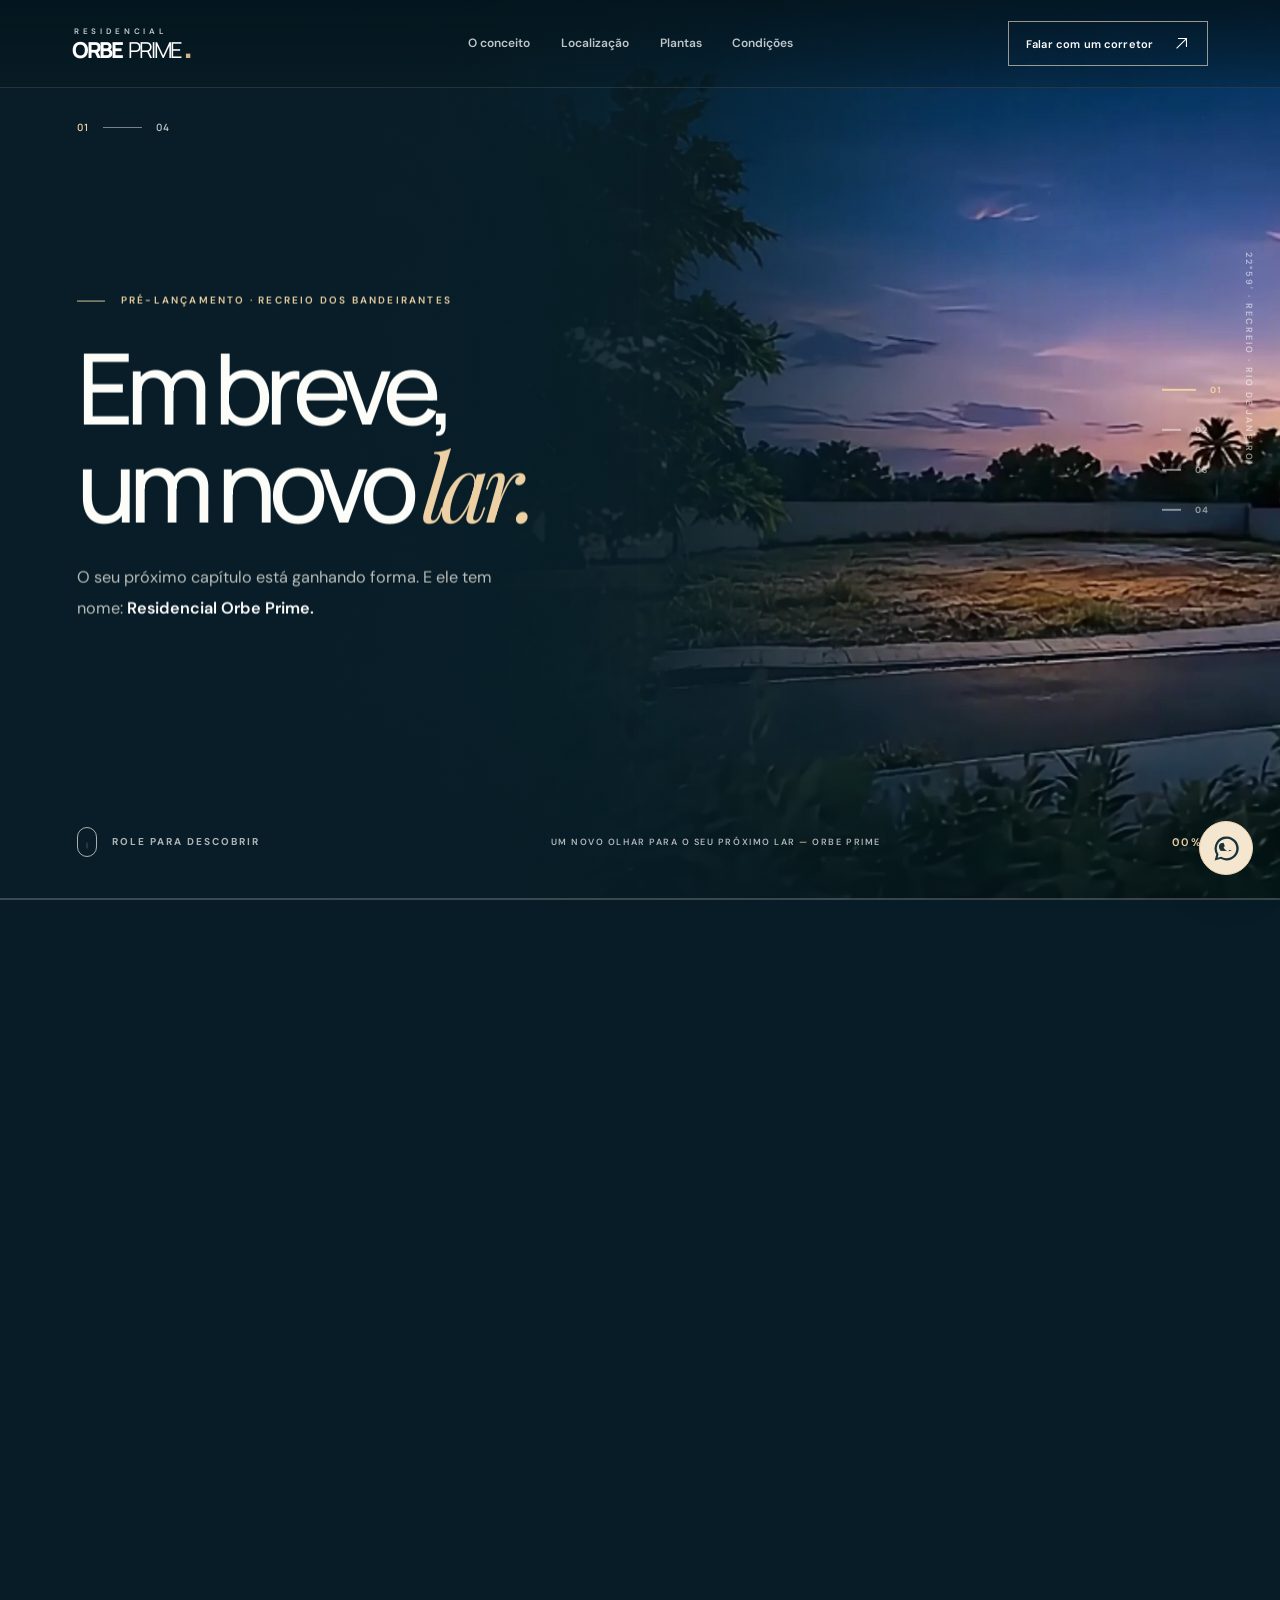
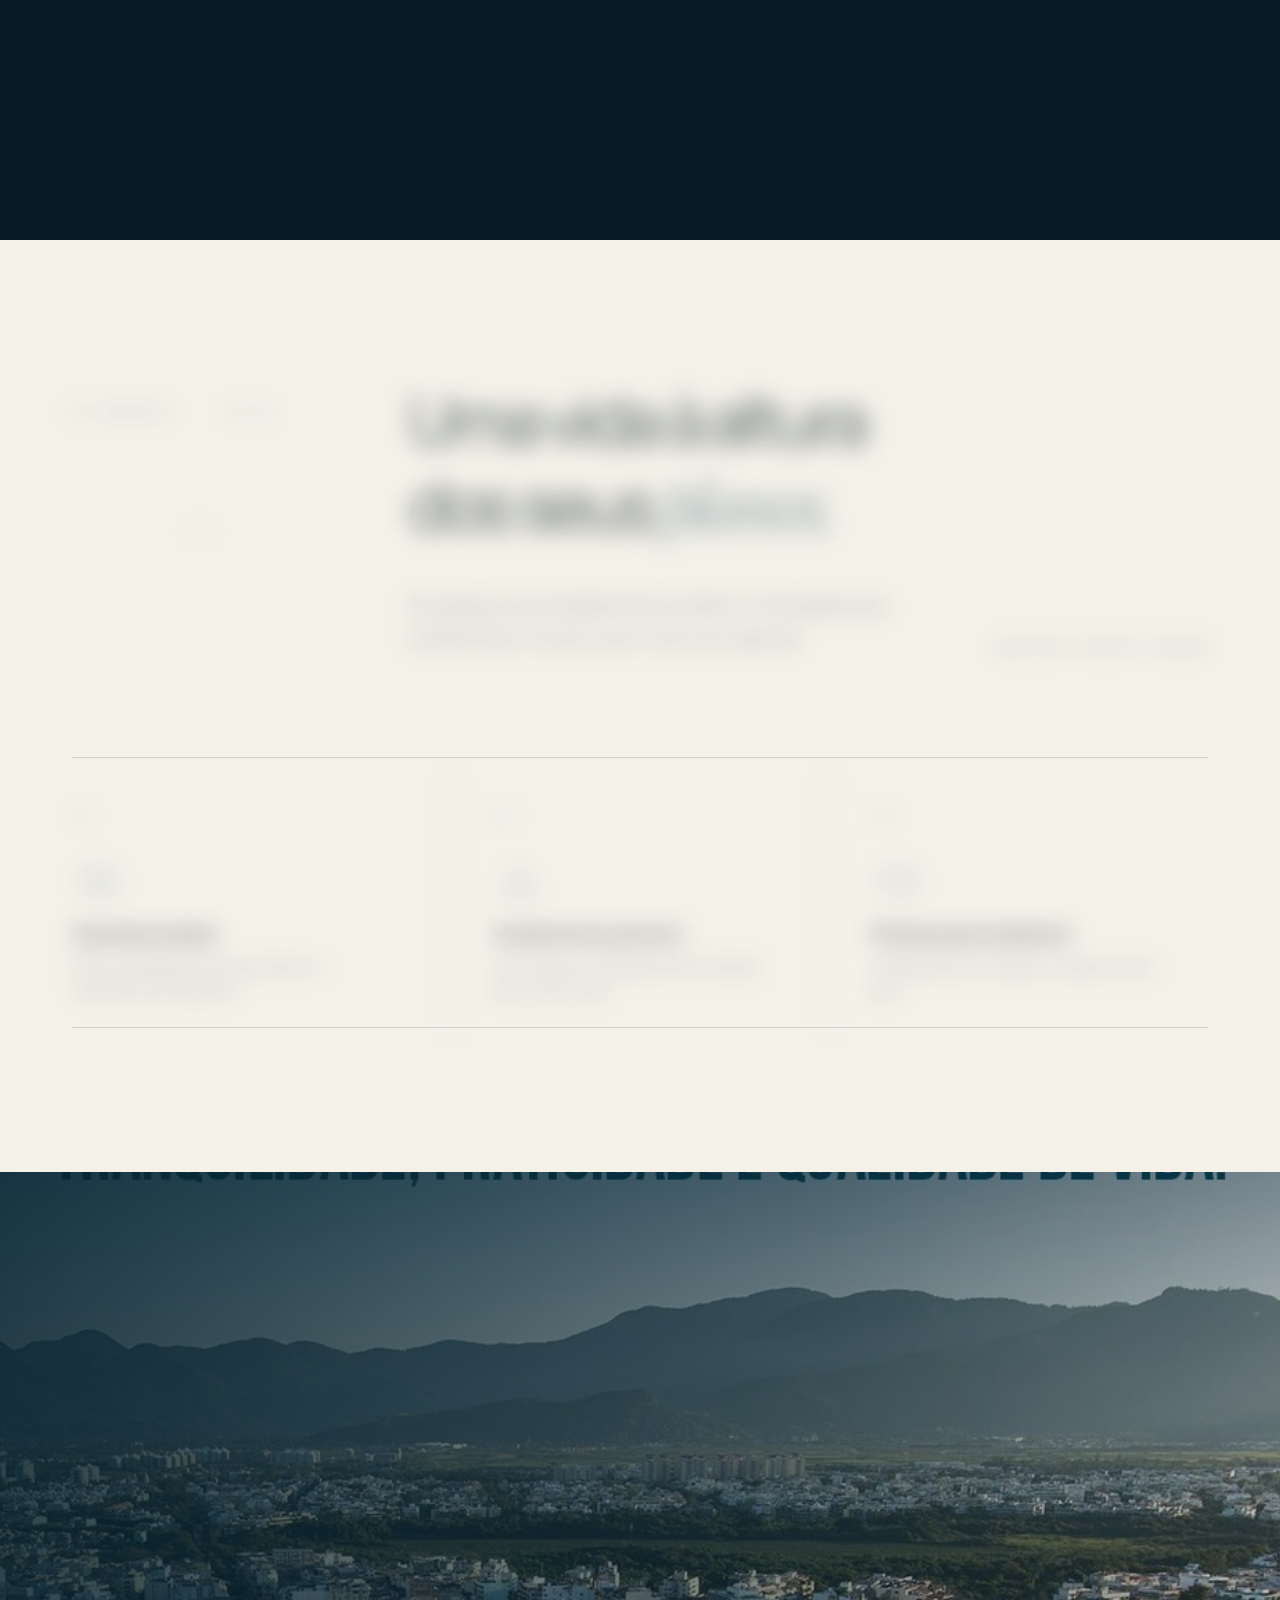
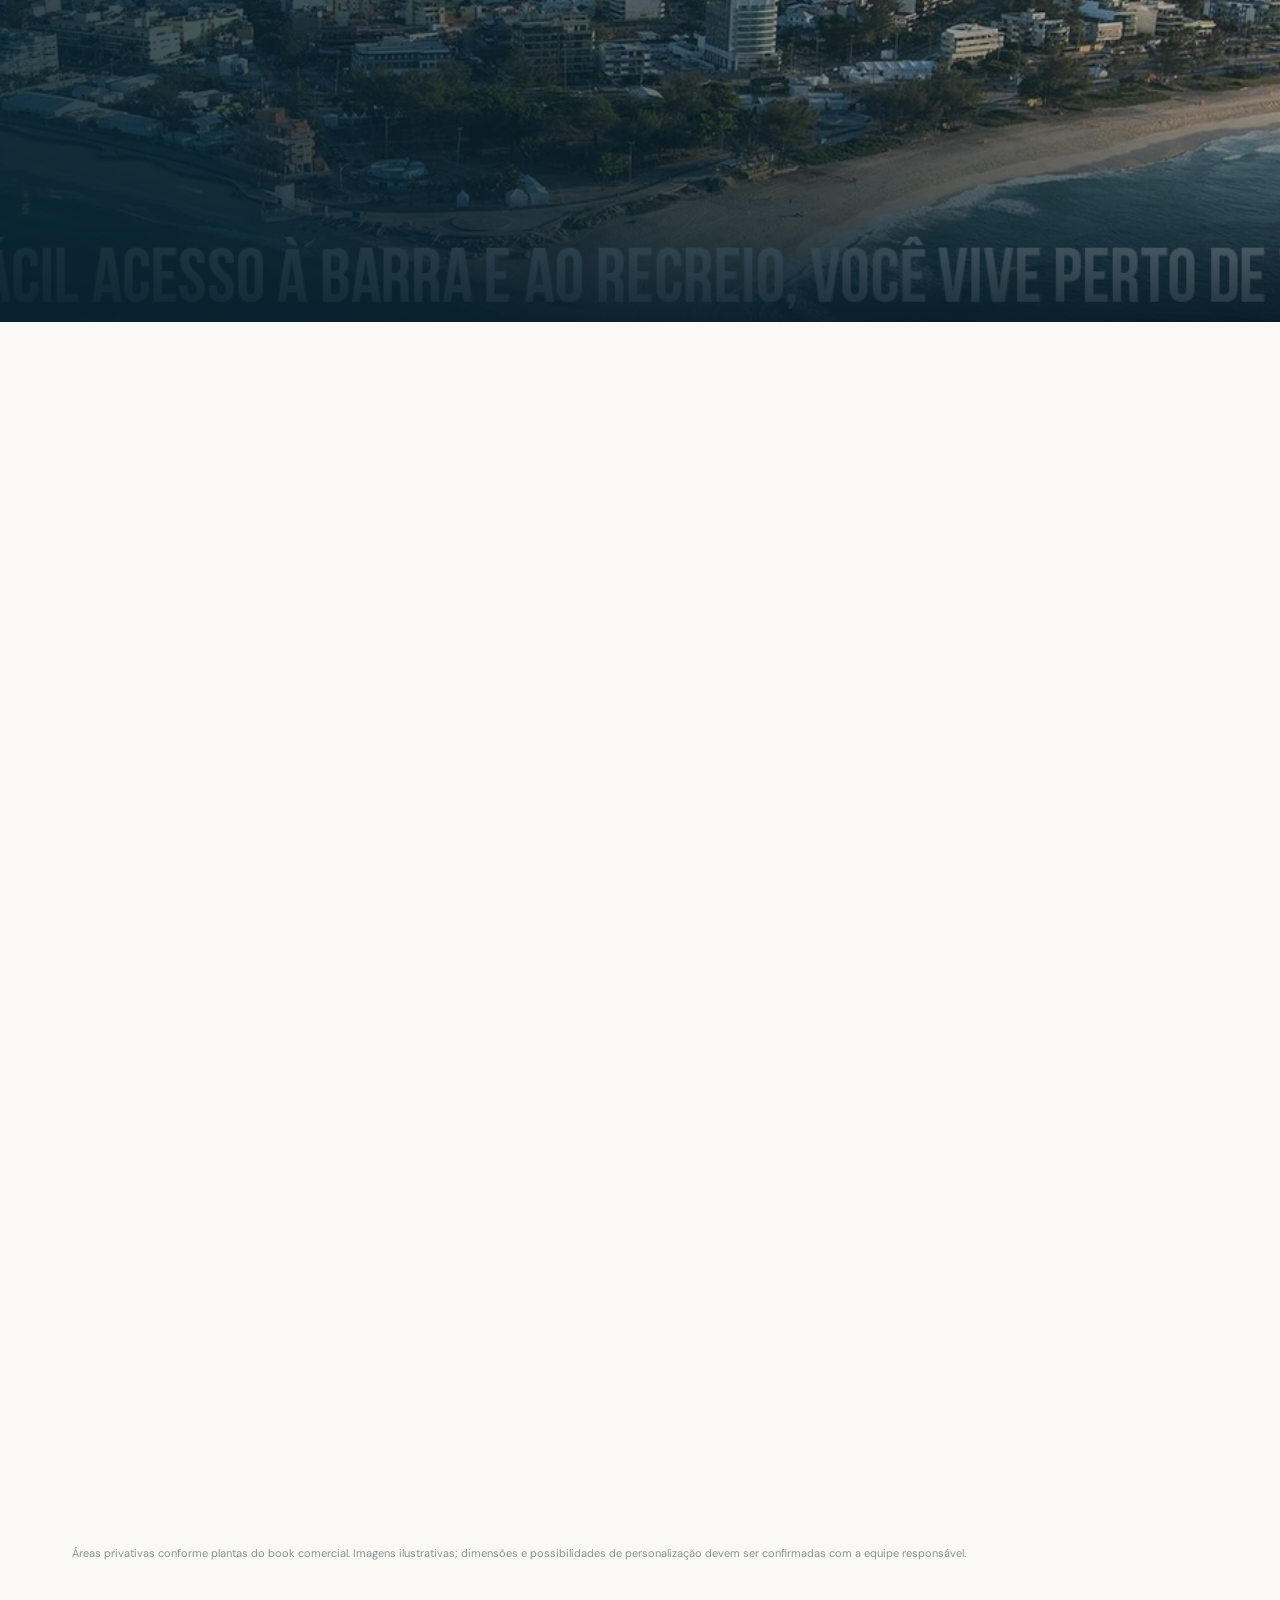
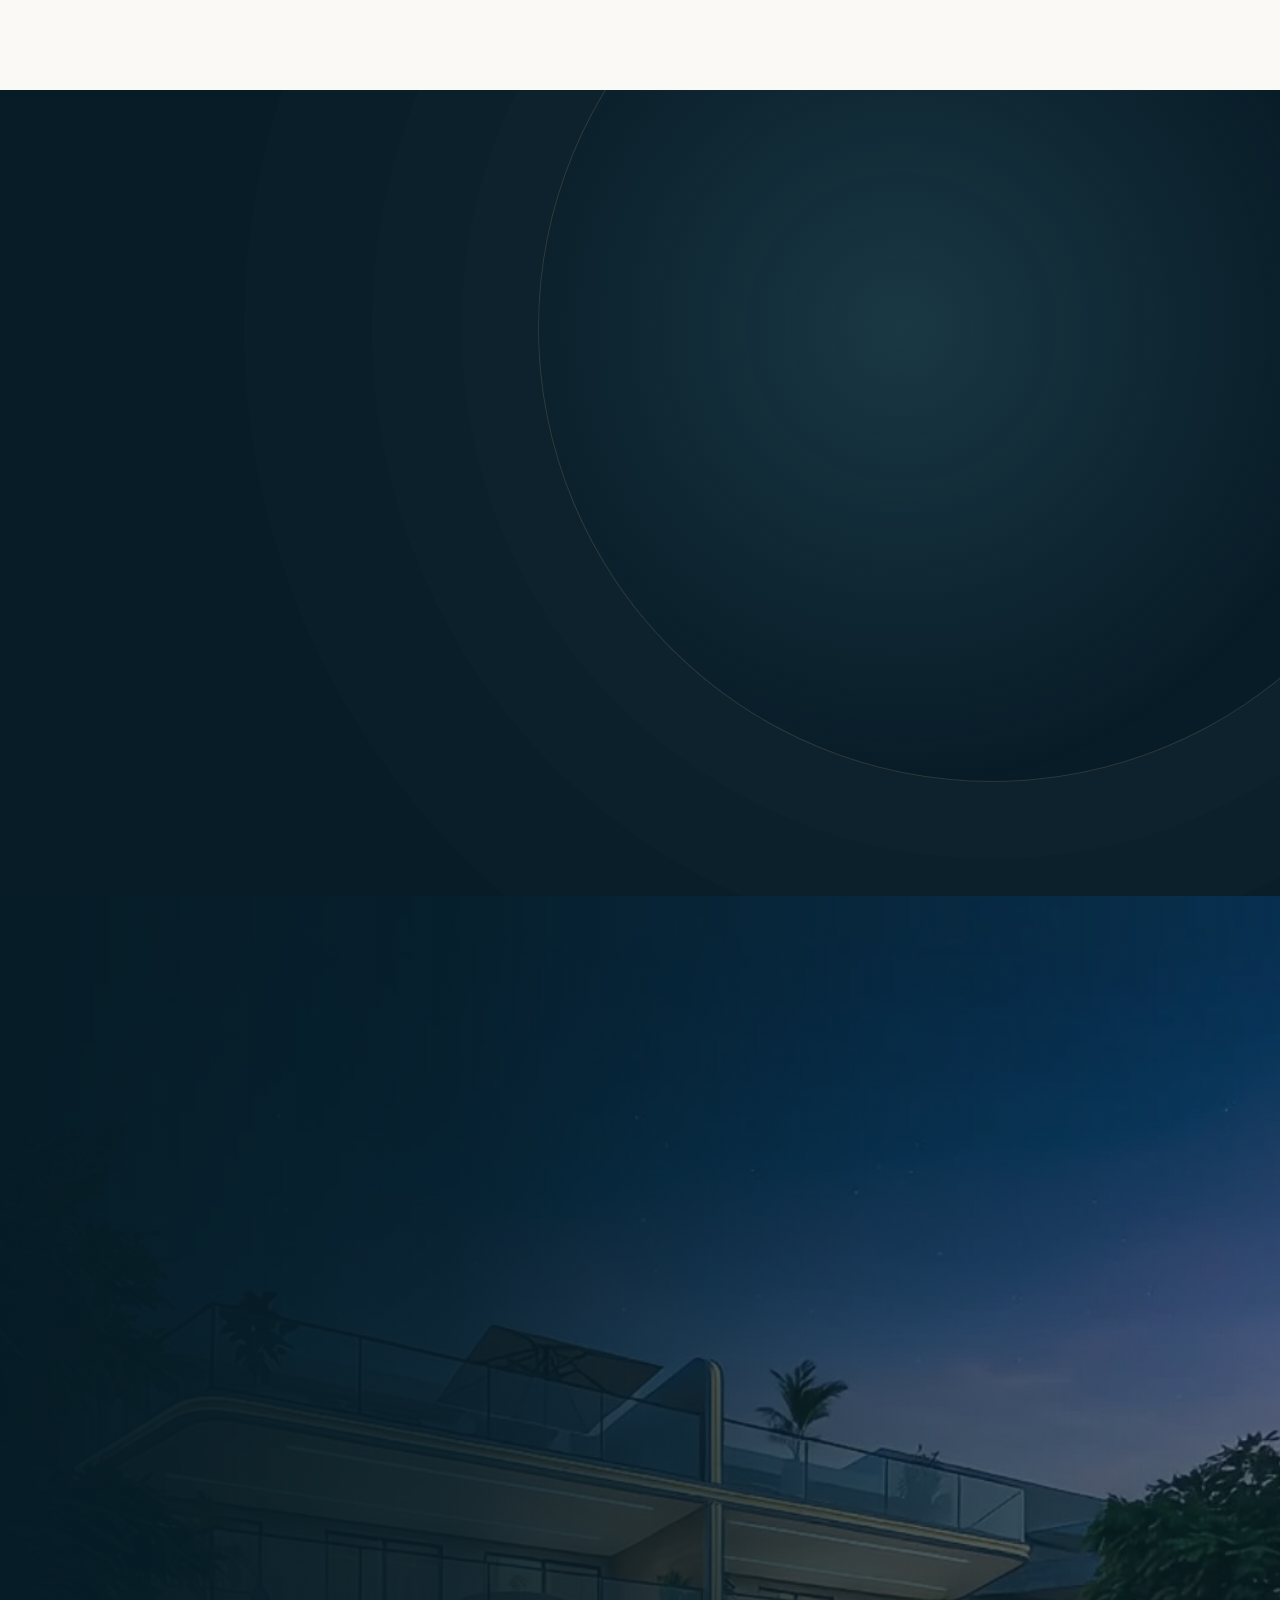
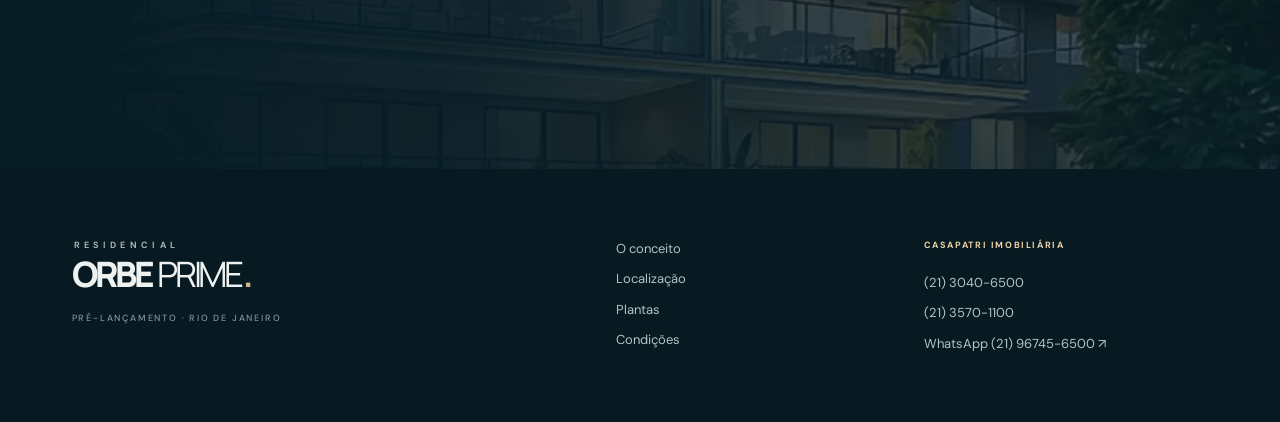
==== index.html @ 096bfc9d "fix(deploy): adiciona index.html raiz, Staticfile e nixpacks.toml para deploy estatico no Coolify" ====
<!doctype html>
<html lang="pt-BR">
<head>
  <meta charset="utf-8">
  <meta name="viewport" content="width=device-width, initial-scale=1">
  <meta name="theme-color" content="#0b202b">
  <title>Casa Patri — Páginas & Empreendimentos</title>
  <meta name="description" content="Portal de empreendimentos e landing pages exclusivas da Casa Patri Imobiliária.">
  <link rel="icon" href="orbeprime/assets/favicon.svg" type="image/svg+xml">
  <meta http-equiv="refresh" content="0; url=/orbeprime/">
  <script>
    // Redirecionamento automático imediato para o empreendimento principal
    if (window.location.pathname === '/' || window.location.pathname === '') {
      window.location.replace('/orbeprime/');
    }
  </script>
  <link rel="preconnect" href="https://fonts.googleapis.com">
  <link rel="preconnect" href="https://fonts.gstatic.com" crossorigin>
  <link href="https://fonts.googleapis.com/css2?family=DM+Sans:wght@400;500;600;700&family=Playfair+Display:ital,wght@0,600;1,400&display=swap" rel="stylesheet">
  <style>
    *, *::before, *::after { box-sizing: border-box; margin: 0; padding: 0; }
    body {
      min-height: 100vh;
      background: radial-gradient(circle at 50% 20%, #133345 0%, #08161e 75%, #050d12 100%);
      color: #f1f5f9;
      font-family: 'DM Sans', -apple-system, BlinkMacSystemFont, 'Segoe UI', Roboto, sans-serif;
      display: flex;
      flex-direction: column;
      align-items: center;
      justify-content: center;
      padding: 2rem 1.5rem;
      text-align: center;
    }
    .container {
      max-width: 580px;
      width: 100%;
      background: rgba(15, 35, 48, 0.65);
      border: 1px solid rgba(255, 255, 255, 0.1);
      backdrop-filter: blur(16px);
      -webkit-backdrop-filter: blur(16px);
      border-radius: 24px;
      padding: 2.5rem 2rem;
      box-shadow: 0 25px 60px rgba(0, 0, 0, 0.45);
      animation: fadeIn 0.4s ease-out;
    }
    @keyframes fadeIn {
      from { opacity: 0; transform: translateY(12px); }
      to { opacity: 1; transform: translateY(0); }
    }
    .badge {
      display: inline-flex;
      align-items: center;
      gap: 0.5rem;
      padding: 0.35rem 0.9rem;
      background: rgba(197, 160, 89, 0.15);
      border: 1px solid rgba(197, 160, 89, 0.35);
      color: #e5c378;
      border-radius: 999px;
      font-size: 0.75rem;
      font-weight: 600;
      letter-spacing: 0.08em;
      text-transform: uppercase;
      margin-bottom: 1.25rem;
    }
    .spinner {
      width: 12px;
      height: 12px;
      border: 2px solid rgba(229, 195, 120, 0.25);
      border-top-color: #e5c378;
      border-radius: 50%;
      animation: spin 0.8s linear infinite;
    }
    @keyframes spin { to { transform: rotate(360deg); } }
    h1 {
      font-family: 'Playfair Display', Georgia, serif;
      font-size: 2.1rem;
      font-weight: 600;
      letter-spacing: -0.02em;
      margin-bottom: 0.6rem;
      color: #ffffff;
    }
    p {
      color: #94a3b8;
      font-size: 0.95rem;
      line-height: 1.6;
      margin-bottom: 2rem;
    }
    .card {
      background: rgba(255, 255, 255, 0.03);
      border: 1px solid rgba(255, 255, 255, 0.08);
      border-radius: 16px;
      padding: 1.5rem;
      text-align: left;
      margin-bottom: 1.75rem;
      display: flex;
      flex-direction: column;
      gap: 0.5rem;
    }
    .card__tag {
      font-size: 0.72rem;
      color: #c5a059;
      text-transform: uppercase;
      letter-spacing: 0.08em;
      font-weight: 700;
    }
    .card__title {
      font-size: 1.25rem;
      font-weight: 700;
      color: #ffffff;
    }
    .card__desc {
      font-size: 0.85rem;
      color: #94a3b8;
      margin: 0;
    }
    .btn {
      display: inline-flex;
      align-items: center;
      justify-content: center;
      gap: 0.6rem;
      width: 100%;
      padding: 0.95rem 1.75rem;
      background: linear-gradient(135deg, #c5a059 0%, #b38b42 100%);
      color: #08161e;
      font-weight: 700;
      font-size: 0.95rem;
      text-decoration: none;
      border-radius: 12px;
      transition: all 0.2s ease;
      box-shadow: 0 10px 25px rgba(197, 160, 89, 0.25);
    }
    .btn:hover {
      transform: translateY(-2px);
      box-shadow: 0 14px 30px rgba(197, 160, 89, 0.35);
      background: linear-gradient(135deg, #d3af68 0%, #c5a059 100%);
    }
    .footer-note {
      font-size: 0.75rem;
      color: #64748b;
      margin-top: 1.5rem;
    }
  </style>
</head>
<body>
  <div class="container">
    <div class="badge">
      <div class="spinner"></div>
      <span>Redirecionando</span>
    </div>
    <h1>Casa Patri Imobiliária</h1>
    <p>Você está sendo direcionado para a página exclusiva do empreendimento.</p>

    <div class="card">
      <span class="card__tag">Recreio dos Bandeirantes · RJ</span>
      <h2 class="card__title">Residencial Orbe Prime</h2>
      <p class="card__desc">Experiência cinematográfica, plantas com 3 suítes e localização a 300m da praia.</p>
    </div>

    <a href="/orbeprime/" class="btn">
      <span>Acessar Orbe Prime agora</span>
      <svg width="18" height="18" viewBox="0 0 24 24" fill="none" stroke="currentColor" stroke-width="2.5" stroke-linecap="round" stroke-linejoin="round" aria-hidden="true"><path d="M5 12h14M12 5l7 7-7 7"/></svg>
    </a>

    <div class="footer-note">
      Caso o redirecionamento automático não ocorra, clique no botão acima.
    </div>
  </div>
</body>
</html>
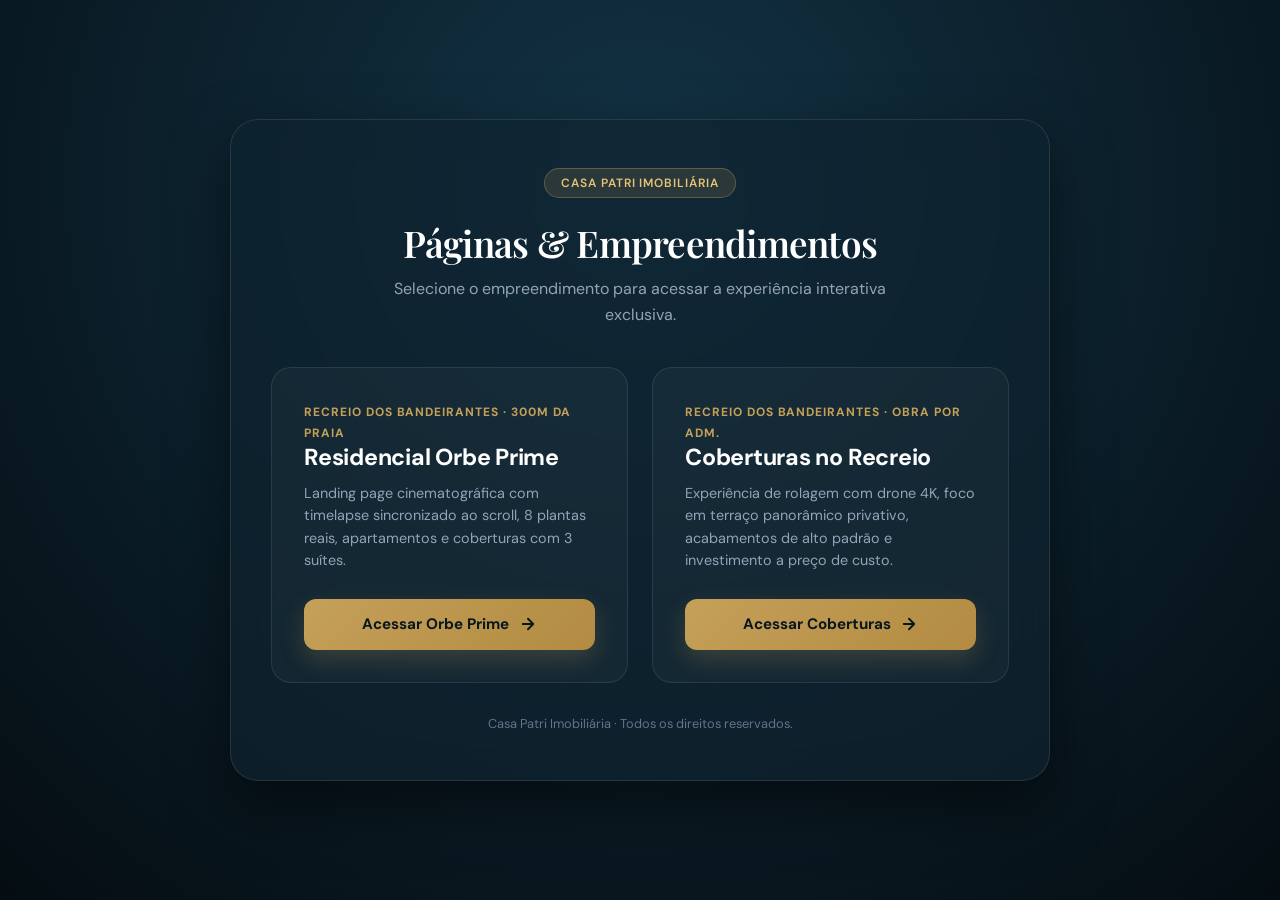
==== commit 6ddb9c67: "feat: adiciona landing page casapatri-coberturas e atualiza portal raiz" ====
--- a/index.html
+++ b/index.html
@@ -5,15 +5,8 @@
   <meta name="viewport" content="width=device-width, initial-scale=1">
   <meta name="theme-color" content="#0b202b">
   <title>Casa Patri — Páginas & Empreendimentos</title>
-  <meta name="description" content="Portal de empreendimentos e landing pages exclusivas da Casa Patri Imobiliária.">
+  <meta name="description" content="Portal de empreendimentos e landing pages exclusivas da Casa Patri Imobiliária no Recreio dos Bandeirantes, RJ.">
   <link rel="icon" href="orbeprime/assets/favicon.svg" type="image/svg+xml">
-  <meta http-equiv="refresh" content="0; url=/orbeprime/">
-  <script>
-    // Redirecionamento automático imediato para o empreendimento principal
-    if (window.location.pathname === '/' || window.location.pathname === '') {
-      window.location.replace('/orbeprime/');
-    }
-  </script>
   <link rel="preconnect" href="https://fonts.googleapis.com">
   <link rel="preconnect" href="https://fonts.gstatic.com" crossorigin>
   <link href="https://fonts.googleapis.com/css2?family=DM+Sans:wght@400;500;600;700&family=Playfair+Display:ital,wght@0,600;1,400&display=swap" rel="stylesheet">
@@ -28,30 +21,33 @@
       flex-direction: column;
       align-items: center;
       justify-content: center;
-      padding: 2rem 1.5rem;
-      text-align: center;
+      padding: 3rem 1.5rem;
     }
     .container {
-      max-width: 580px;
+      max-width: 820px;
       width: 100%;
-      background: rgba(15, 35, 48, 0.65);
+      background: rgba(15, 35, 48, 0.7);
       border: 1px solid rgba(255, 255, 255, 0.1);
-      backdrop-filter: blur(16px);
-      -webkit-backdrop-filter: blur(16px);
-      border-radius: 24px;
-      padding: 2.5rem 2rem;
-      box-shadow: 0 25px 60px rgba(0, 0, 0, 0.45);
+      backdrop-filter: blur(20px);
+      -webkit-backdrop-filter: blur(20px);
+      border-radius: 28px;
+      padding: 3rem 2.5rem;
+      box-shadow: 0 25px 60px rgba(0, 0, 0, 0.5);
       animation: fadeIn 0.4s ease-out;
     }
     @keyframes fadeIn {
-      from { opacity: 0; transform: translateY(12px); }
+      from { opacity: 0; transform: translateY(14px); }
       to { opacity: 1; transform: translateY(0); }
+    }
+    .header {
+      text-align: center;
+      margin-bottom: 2.5rem;
     }
     .badge {
       display: inline-flex;
       align-items: center;
       gap: 0.5rem;
-      padding: 0.35rem 0.9rem;
+      padding: 0.35rem 1rem;
       background: rgba(197, 160, 89, 0.15);
       border: 1px solid rgba(197, 160, 89, 0.35);
       color: #e5c378;
@@ -62,56 +58,64 @@
       text-transform: uppercase;
       margin-bottom: 1.25rem;
     }
-    .spinner {
-      width: 12px;
-      height: 12px;
-      border: 2px solid rgba(229, 195, 120, 0.25);
-      border-top-color: #e5c378;
-      border-radius: 50%;
-      animation: spin 0.8s linear infinite;
-    }
-    @keyframes spin { to { transform: rotate(360deg); } }
     h1 {
       font-family: 'Playfair Display', Georgia, serif;
-      font-size: 2.1rem;
+      font-size: 2.3rem;
       font-weight: 600;
       letter-spacing: -0.02em;
       margin-bottom: 0.6rem;
       color: #ffffff;
     }
-    p {
+    .subtitle {
       color: #94a3b8;
-      font-size: 0.95rem;
+      font-size: 1rem;
       line-height: 1.6;
+      max-width: 540px;
+      margin: 0 auto;
+    }
+    .grid {
+      display: grid;
+      grid-template-columns: repeat(auto-fit, minmax(320px, 1fr));
+      gap: 1.5rem;
       margin-bottom: 2rem;
     }
     .card {
       background: rgba(255, 255, 255, 0.03);
-      border: 1px solid rgba(255, 255, 255, 0.08);
-      border-radius: 16px;
-      padding: 1.5rem;
+      border: 1px solid rgba(255, 255, 255, 0.09);
+      border-radius: 20px;
+      padding: 2rem;
       text-align: left;
-      margin-bottom: 1.75rem;
       display: flex;
       flex-direction: column;
-      gap: 0.5rem;
+      justify-content: space-between;
+      transition: transform 0.25s ease, border-color 0.25s ease, box-shadow 0.25s ease;
+    }
+    .card:hover {
+      transform: translateY(-4px);
+      border-color: rgba(197, 160, 89, 0.4);
+      box-shadow: 0 16px 35px rgba(0, 0, 0, 0.3);
     }
     .card__tag {
-      font-size: 0.72rem;
+      font-size: 0.75rem;
       color: #c5a059;
       text-transform: uppercase;
       letter-spacing: 0.08em;
       font-weight: 700;
+      margin-bottom: 0.6rem;
     }
     .card__title {
-      font-size: 1.25rem;
+      font-size: 1.45rem;
       font-weight: 700;
       color: #ffffff;
+      margin-bottom: 0.6rem;
+      letter-spacing: -0.01em;
     }
     .card__desc {
-      font-size: 0.85rem;
+      font-size: 0.9rem;
       color: #94a3b8;
-      margin: 0;
+      line-height: 1.55;
+      margin-bottom: 1.75rem;
+      flex-grow: 1;
     }
     .btn {
       display: inline-flex;
@@ -119,7 +123,7 @@
       justify-content: center;
       gap: 0.6rem;
       width: 100%;
-      padding: 0.95rem 1.75rem;
+      padding: 0.95rem 1.5rem;
       background: linear-gradient(135deg, #c5a059 0%, #b38b42 100%);
       color: #08161e;
       font-weight: 700;
@@ -127,43 +131,67 @@
       text-decoration: none;
       border-radius: 12px;
       transition: all 0.2s ease;
-      box-shadow: 0 10px 25px rgba(197, 160, 89, 0.25);
+      box-shadow: 0 10px 25px rgba(197, 160, 89, 0.22);
     }
     .btn:hover {
       transform: translateY(-2px);
       box-shadow: 0 14px 30px rgba(197, 160, 89, 0.35);
       background: linear-gradient(135deg, #d3af68 0%, #c5a059 100%);
     }
-    .footer-note {
-      font-size: 0.75rem;
+    .footer {
+      text-align: center;
+      font-size: 0.8rem;
       color: #64748b;
-      margin-top: 1.5rem;
+      margin-top: 1rem;
+    }
+    @media (max-width: 680px) {
+      .container { padding: 2rem 1.25rem; }
+      h1 { font-size: 1.85rem; }
+      .grid { grid-template-columns: 1fr; }
     }
   </style>
 </head>
 <body>
   <div class="container">
-    <div class="badge">
-      <div class="spinner"></div>
-      <span>Redirecionando</span>
-    </div>
-    <h1>Casa Patri Imobiliária</h1>
-    <p>Você está sendo direcionado para a página exclusiva do empreendimento.</p>
+    <header class="header">
+      <div class="badge">
+        <span>Casa Patri Imobiliária</span>
+      </div>
+      <h1>Páginas &amp; Empreendimentos</h1>
+      <p class="subtitle">Selecione o empreendimento para acessar a experiência interativa exclusiva.</p>
+    </header>
 
-    <div class="card">
-      <span class="card__tag">Recreio dos Bandeirantes · RJ</span>
-      <h2 class="card__title">Residencial Orbe Prime</h2>
-      <p class="card__desc">Experiência cinematográfica, plantas com 3 suítes e localização a 300m da praia.</p>
+    <div class="grid">
+      <!-- Card 1: Orbe Prime -->
+      <article class="card">
+        <div>
+          <span class="card__tag">Recreio dos Bandeirantes · 300m da Praia</span>
+          <h2 class="card__title">Residencial Orbe Prime</h2>
+          <p class="card__desc">Landing page cinematográfica com timelapse sincronizado ao scroll, 8 plantas reais, apartamentos e coberturas com 3 suítes.</p>
+        </div>
+        <a href="/orbeprime/" class="btn">
+          <span>Acessar Orbe Prime</span>
+          <svg width="18" height="18" viewBox="0 0 24 24" fill="none" stroke="currentColor" stroke-width="2.5" stroke-linecap="round" stroke-linejoin="round" aria-hidden="true"><path d="M5 12h14M12 5l7 7-7 7"/></svg>
+        </a>
+      </article>
+
+      <!-- Card 2: Coberturas no Recreio -->
+      <article class="card">
+        <div>
+          <span class="card__tag">Recreio dos Bandeirantes · Obra por Adm.</span>
+          <h2 class="card__title">Coberturas no Recreio</h2>
+          <p class="card__desc">Experiência de rolagem com drone 4K, foco em terraço panorâmico privativo, acabamentos de alto padrão e investimento a preço de custo.</p>
+        </div>
+        <a href="/casapatri-coberturas/" class="btn">
+          <span>Acessar Coberturas</span>
+          <svg width="18" height="18" viewBox="0 0 24 24" fill="none" stroke="currentColor" stroke-width="2.5" stroke-linecap="round" stroke-linejoin="round" aria-hidden="true"><path d="M5 12h14M12 5l7 7-7 7"/></svg>
+        </a>
+      </article>
     </div>
 
-    <a href="/orbeprime/" class="btn">
-      <span>Acessar Orbe Prime agora</span>
-      <svg width="18" height="18" viewBox="0 0 24 24" fill="none" stroke="currentColor" stroke-width="2.5" stroke-linecap="round" stroke-linejoin="round" aria-hidden="true"><path d="M5 12h14M12 5l7 7-7 7"/></svg>
-    </a>
-
-    <div class="footer-note">
-      Caso o redirecionamento automático não ocorra, clique no botão acima.
-    </div>
+    <footer class="footer">
+      Casa Patri Imobiliária · Todos os direitos reservados.
+    </footer>
   </div>
 </body>
 </html>
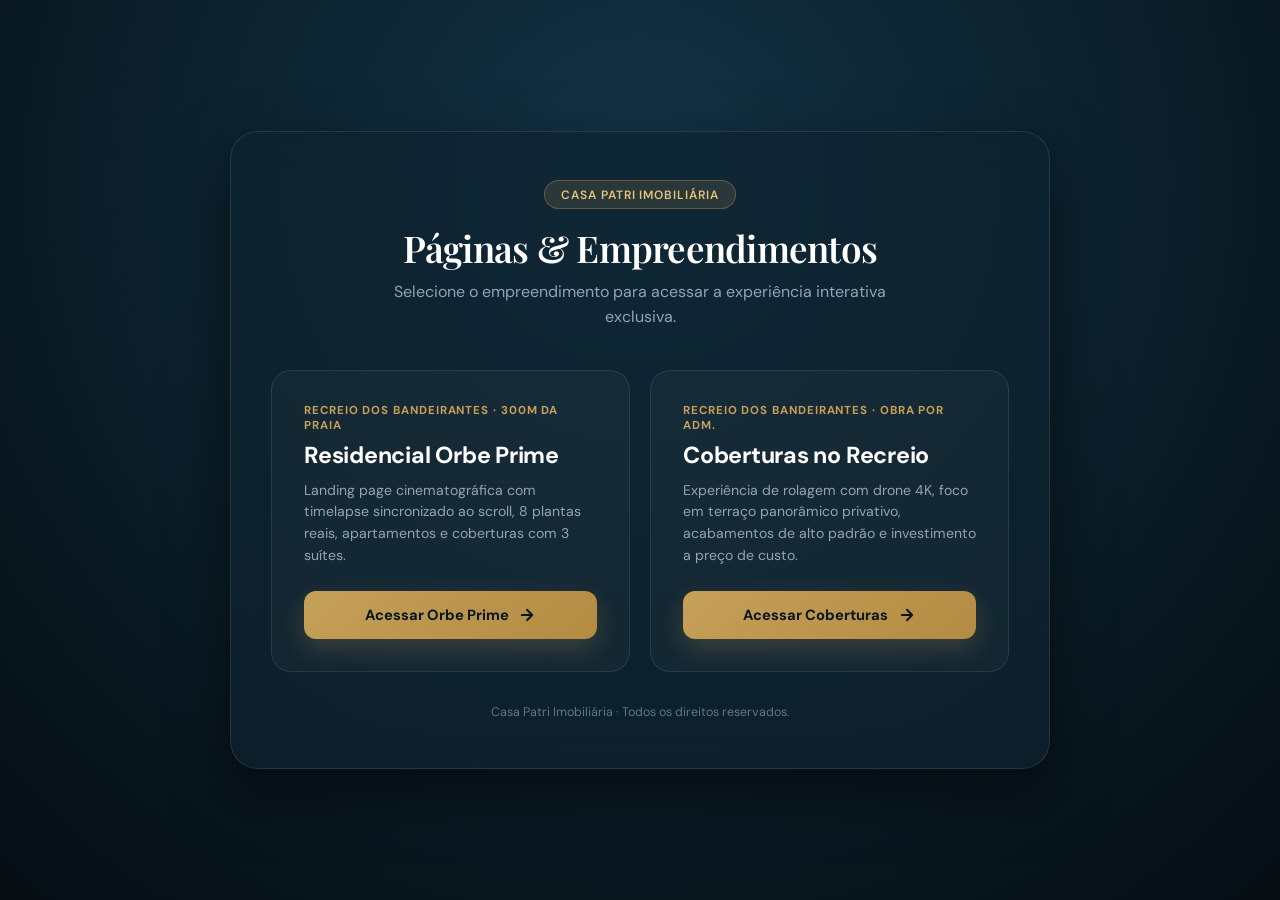
==== commit c601fd4f: "fix(mobile): otimizacao de carregamento e responsividade para dispositivos moveis" ====
--- a/index.html
+++ b/index.html
@@ -2,7 +2,7 @@
 <html lang="pt-BR">
 <head>
   <meta charset="utf-8">
-  <meta name="viewport" content="width=device-width, initial-scale=1">
+  <meta name="viewport" content="width=device-width, initial-scale=1, viewport-fit=cover">
   <meta name="theme-color" content="#0b202b">
   <title>Casa Patri — Páginas & Empreendimentos</title>
   <meta name="description" content="Portal de empreendimentos e landing pages exclusivas da Casa Patri Imobiliária no Recreio dos Bandeirantes, RJ.">
@@ -14,6 +14,7 @@
     *, *::before, *::after { box-sizing: border-box; margin: 0; padding: 0; }
     body {
       min-height: 100vh;
+      min-height: 100dvh;
       background: radial-gradient(circle at 50% 20%, #133345 0%, #08161e 75%, #050d12 100%);
       color: #f1f5f9;
       font-family: 'DM Sans', -apple-system, BlinkMacSystemFont, 'Segoe UI', Roboto, sans-serif;
@@ -21,7 +22,7 @@
       flex-direction: column;
       align-items: center;
       justify-content: center;
-      padding: 3rem 1.5rem;
+      padding: clamp(1.5rem, 5vw, 3rem) clamp(1rem, 4vw, 1.5rem);
     }
     .container {
       max-width: 820px;
@@ -30,8 +31,8 @@
       border: 1px solid rgba(255, 255, 255, 0.1);
       backdrop-filter: blur(20px);
       -webkit-backdrop-filter: blur(20px);
-      border-radius: 28px;
-      padding: 3rem 2.5rem;
+      border-radius: clamp(18px, 4vw, 28px);
+      padding: clamp(1.75rem, 4.5vw, 3rem) clamp(1.25rem, 3.5vw, 2.5rem);
       box-shadow: 0 25px 60px rgba(0, 0, 0, 0.5);
       animation: fadeIn 0.4s ease-out;
     }
@@ -41,7 +42,7 @@
     }
     .header {
       text-align: center;
-      margin-bottom: 2.5rem;
+      margin-bottom: clamp(1.75rem, 4vw, 2.5rem);
     }
     .badge {
       display: inline-flex;
@@ -56,34 +57,35 @@
       font-weight: 600;
       letter-spacing: 0.08em;
       text-transform: uppercase;
-      margin-bottom: 1.25rem;
+      margin-bottom: 1.1rem;
     }
     h1 {
       font-family: 'Playfair Display', Georgia, serif;
-      font-size: 2.3rem;
+      font-size: clamp(1.65rem, 5vw, 2.3rem);
       font-weight: 600;
       letter-spacing: -0.02em;
       margin-bottom: 0.6rem;
       color: #ffffff;
+      line-height: 1.15;
     }
     .subtitle {
       color: #94a3b8;
-      font-size: 1rem;
+      font-size: clamp(0.88rem, 2.4vw, 1rem);
       line-height: 1.6;
       max-width: 540px;
       margin: 0 auto;
     }
     .grid {
       display: grid;
-      grid-template-columns: repeat(auto-fit, minmax(320px, 1fr));
-      gap: 1.5rem;
+      grid-template-columns: repeat(auto-fit, minmax(min(100%, 300px), 1fr));
+      gap: 1.25rem;
       margin-bottom: 2rem;
     }
     .card {
       background: rgba(255, 255, 255, 0.03);
       border: 1px solid rgba(255, 255, 255, 0.09);
       border-radius: 20px;
-      padding: 2rem;
+      padding: clamp(1.35rem, 3.5vw, 2rem);
       text-align: left;
       display: flex;
       flex-direction: column;
@@ -96,25 +98,27 @@
       box-shadow: 0 16px 35px rgba(0, 0, 0, 0.3);
     }
     .card__tag {
-      font-size: 0.75rem;
+      font-size: 0.72rem;
       color: #c5a059;
       text-transform: uppercase;
       letter-spacing: 0.08em;
       font-weight: 700;
-      margin-bottom: 0.6rem;
+      margin-bottom: 0.5rem;
+      display: block;
     }
     .card__title {
-      font-size: 1.45rem;
+      font-size: clamp(1.25rem, 3.5vw, 1.45rem);
       font-weight: 700;
       color: #ffffff;
       margin-bottom: 0.6rem;
       letter-spacing: -0.01em;
+      line-height: 1.25;
     }
     .card__desc {
-      font-size: 0.9rem;
+      font-size: 0.88rem;
       color: #94a3b8;
       line-height: 1.55;
-      margin-bottom: 1.75rem;
+      margin-bottom: 1.5rem;
       flex-grow: 1;
     }
     .btn {
@@ -123,15 +127,17 @@
       justify-content: center;
       gap: 0.6rem;
       width: 100%;
-      padding: 0.95rem 1.5rem;
+      min-height: 48px;
+      padding: 0.85rem 1.4rem;
       background: linear-gradient(135deg, #c5a059 0%, #b38b42 100%);
       color: #08161e;
       font-weight: 700;
-      font-size: 0.95rem;
+      font-size: 0.92rem;
       text-decoration: none;
       border-radius: 12px;
       transition: all 0.2s ease;
       box-shadow: 0 10px 25px rgba(197, 160, 89, 0.22);
+      -webkit-tap-highlight-color: transparent;
     }
     .btn:hover {
       transform: translateY(-2px);
@@ -140,13 +146,12 @@
     }
     .footer {
       text-align: center;
-      font-size: 0.8rem;
+      font-size: 0.78rem;
       color: #64748b;
       margin-top: 1rem;
     }
     @media (max-width: 680px) {
-      .container { padding: 2rem 1.25rem; }
-      h1 { font-size: 1.85rem; }
+      .container { padding: 1.75rem 1.15rem; }
       .grid { grid-template-columns: 1fr; }
     }
   </style>
@@ -169,7 +174,7 @@
           <h2 class="card__title">Residencial Orbe Prime</h2>
           <p class="card__desc">Landing page cinematográfica com timelapse sincronizado ao scroll, 8 plantas reais, apartamentos e coberturas com 3 suítes.</p>
         </div>
-        <a href="/orbeprime/" class="btn">
+        <a href="./orbeprime/" class="btn">
           <span>Acessar Orbe Prime</span>
           <svg width="18" height="18" viewBox="0 0 24 24" fill="none" stroke="currentColor" stroke-width="2.5" stroke-linecap="round" stroke-linejoin="round" aria-hidden="true"><path d="M5 12h14M12 5l7 7-7 7"/></svg>
         </a>
@@ -182,7 +187,7 @@
           <h2 class="card__title">Coberturas no Recreio</h2>
           <p class="card__desc">Experiência de rolagem com drone 4K, foco em terraço panorâmico privativo, acabamentos de alto padrão e investimento a preço de custo.</p>
         </div>
-        <a href="/casapatri-coberturas/" class="btn">
+        <a href="./casapatri-coberturas/" class="btn">
           <span>Acessar Coberturas</span>
           <svg width="18" height="18" viewBox="0 0 24 24" fill="none" stroke="currentColor" stroke-width="2.5" stroke-linecap="round" stroke-linejoin="round" aria-hidden="true"><path d="M5 12h14M12 5l7 7-7 7"/></svg>
         </a>
